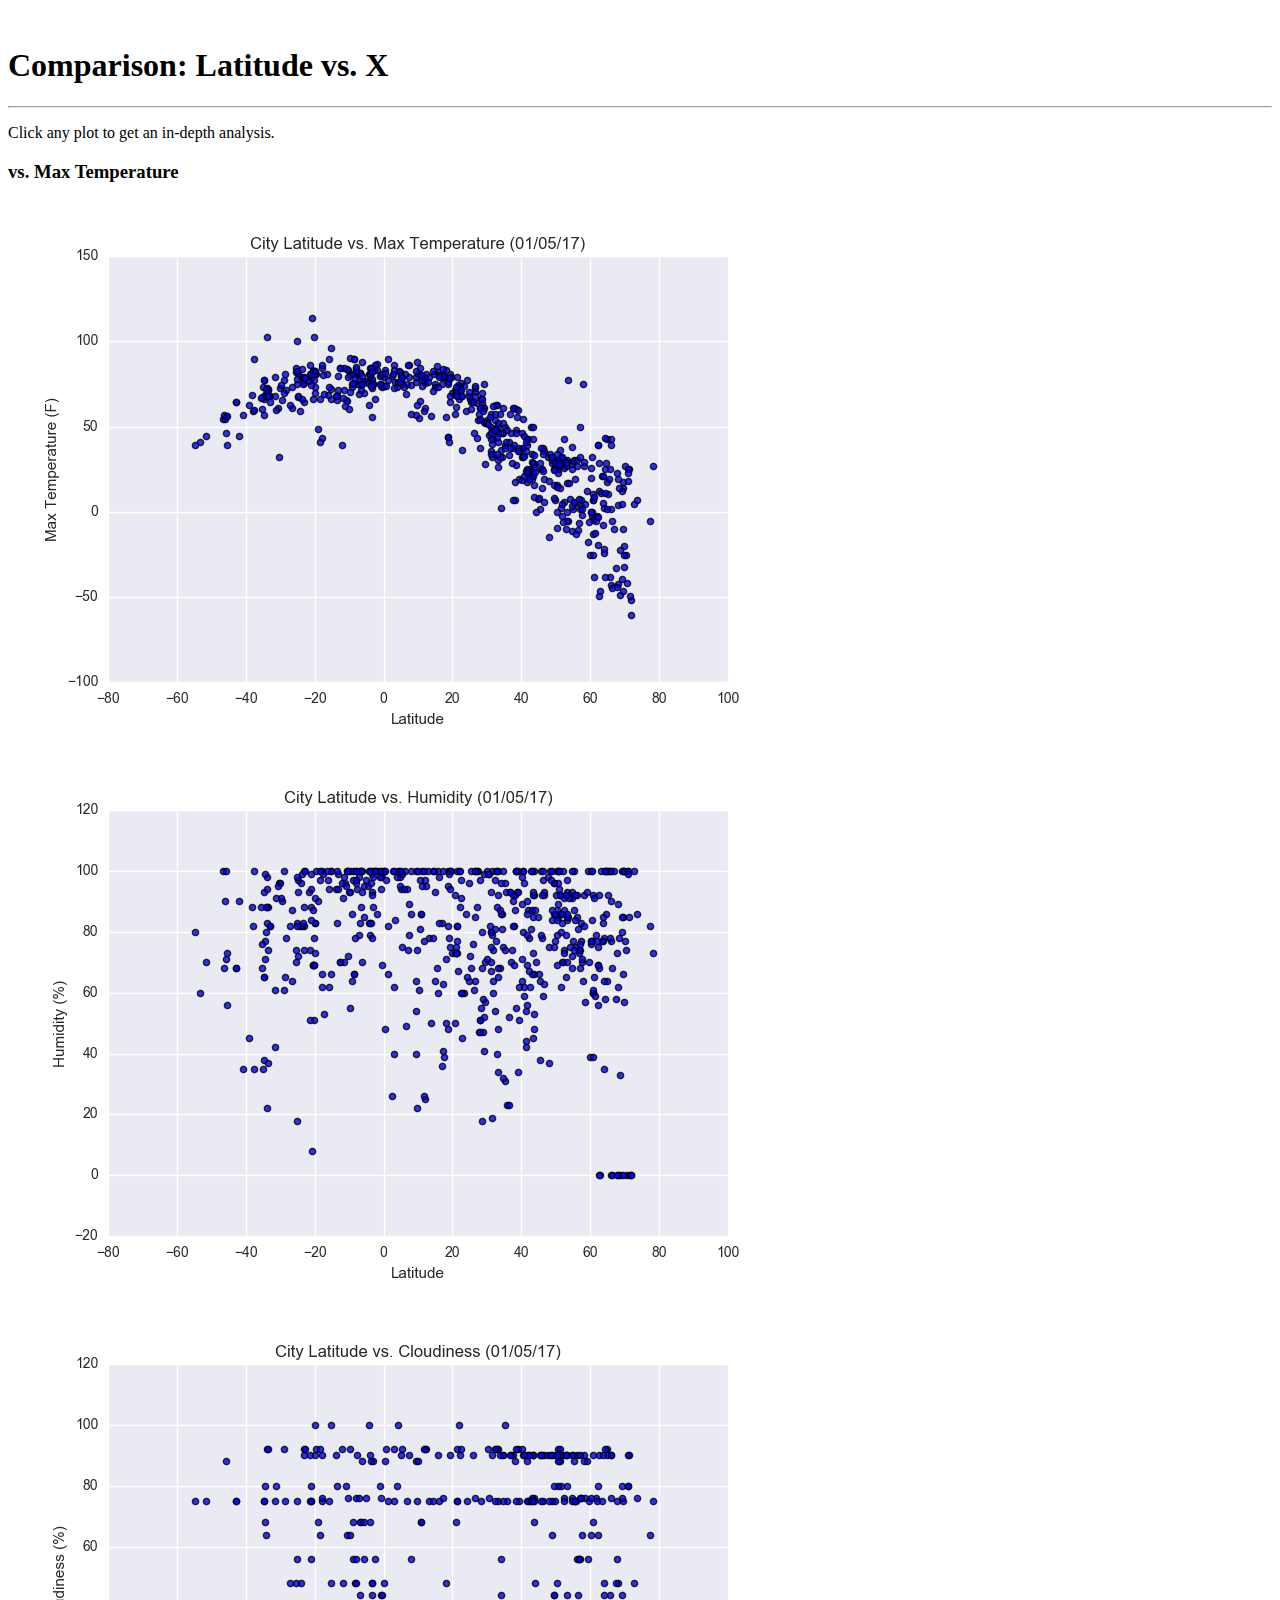
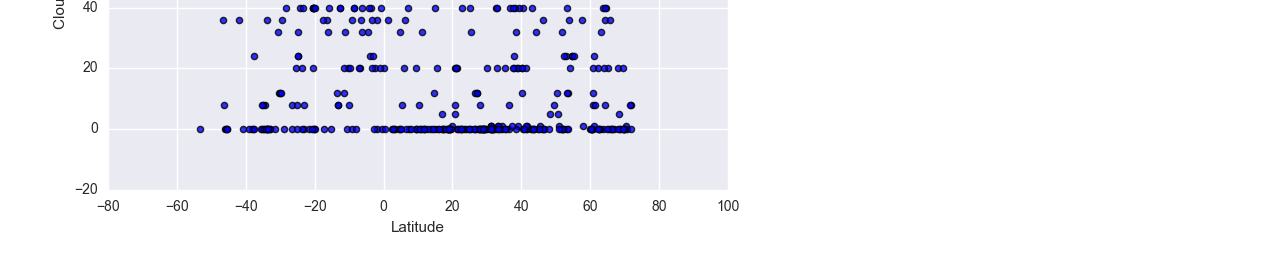
==== WebVisualizations/comparison.html @ 1d71f76c "updated visualization files and urls" ====
<!--URL: https://mongrella.github.io/web-design-challenge/-->


<!DOCTYPE html>
<html lang="en">


<head>
    <meta charset="UTF-8">
    <title>Web Visualization Homework</title>

</head>



<body>

    <!--Main Body Content-->
    <br>
    <h1>Comparison: Latitude vs. X</h1>
    <hr>
    <p>Click any plot to get an in-depth analysis.</p>
    
    <h3>vs. Max Temperature</h3>
    <a href="#"><img src="visualizations/Fig1.png" alt="scatterplot of City Latitude vs. Max Temp</a>


    <h3>vs. Humidty/h3>
    <a href="#"><img src="visualizations/Fig2.png" alt="scatterplot of City Latitude vs. Humidity</a>


    <h3>vs. Cloudiness/h3>
    <a href="#"><img src="visualizations/Fig3.png" alt="scatterplot of City Latitude vs. Cloudiness</a>



    <h3>vs. Wind Speed</h3>
    <a href="#"><img src="visualizations/Fig4.png" alt="scatterplot of City Latitude vs. Wind Speed</a>


    <!--Comparison Content-->
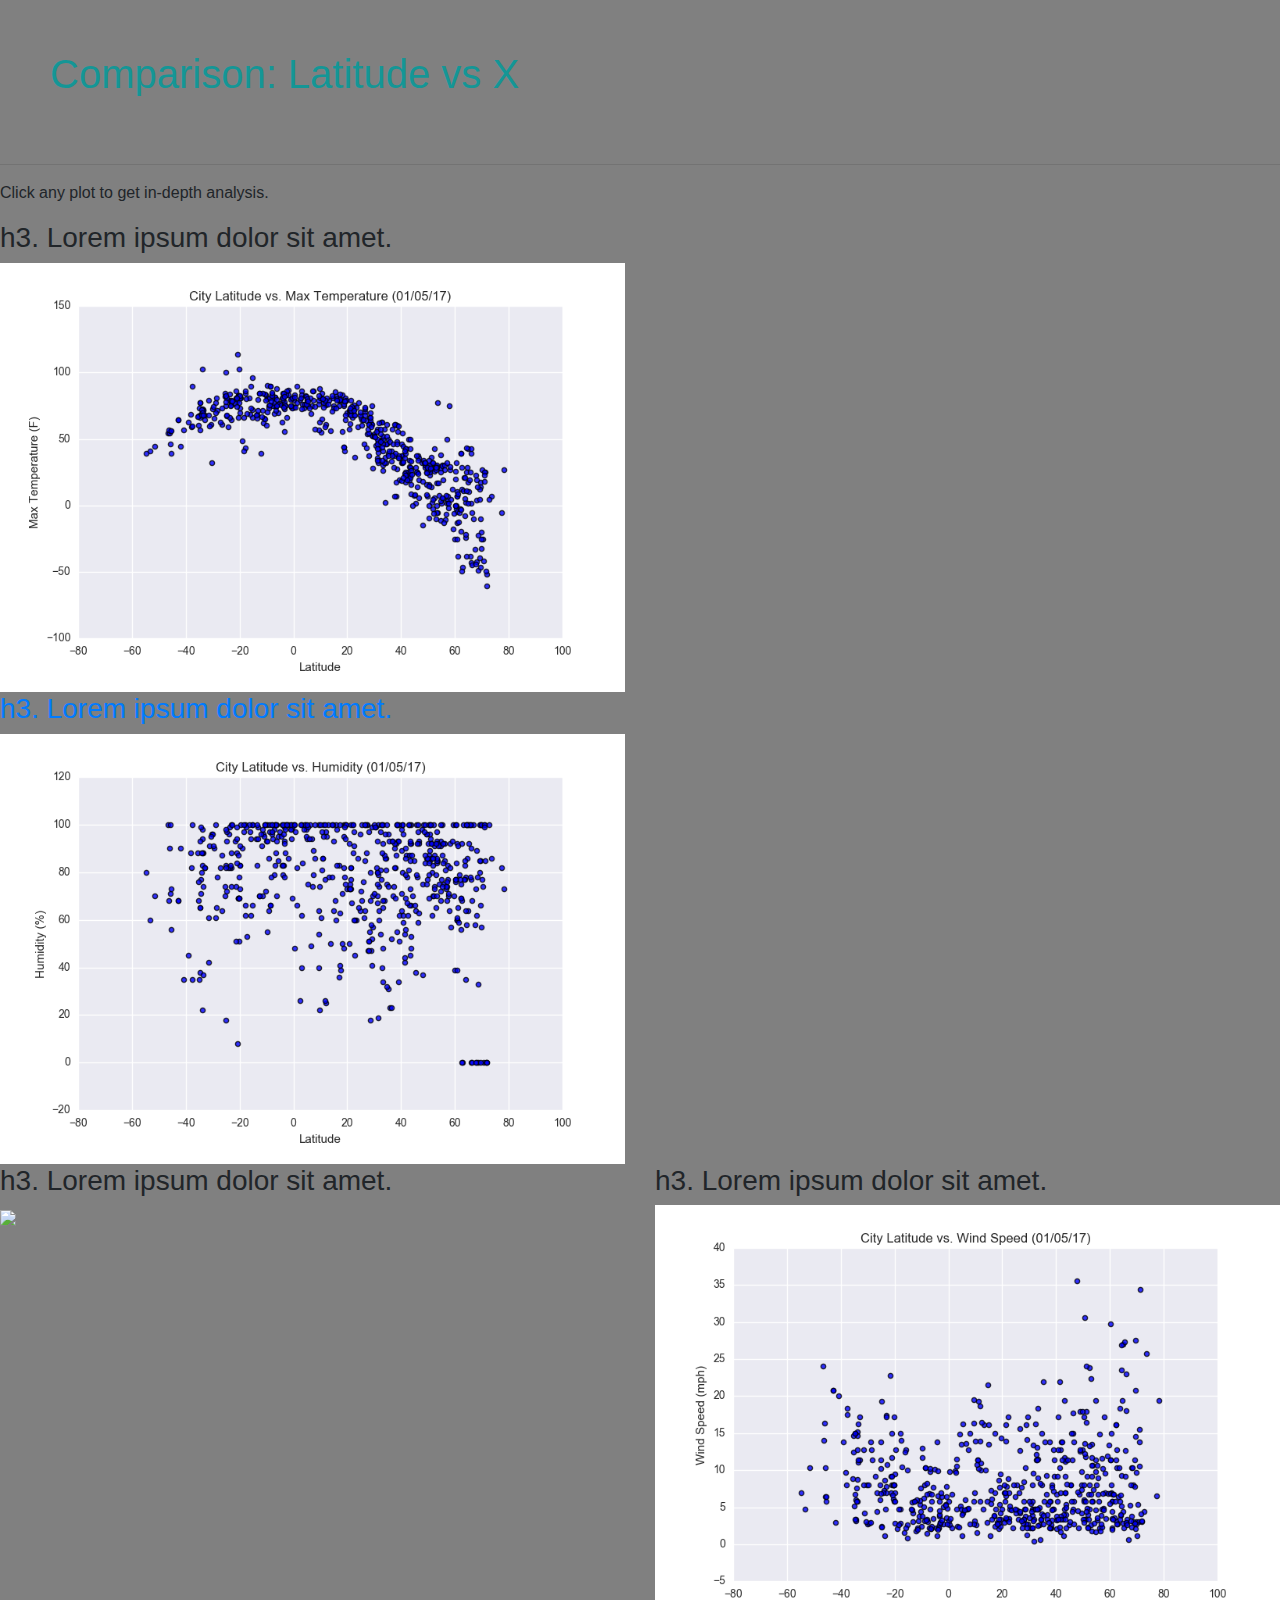
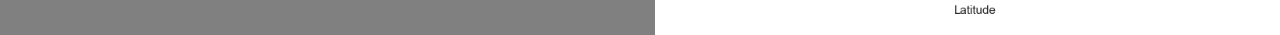
==== commit 79710626: "updated comparison and index pages" ====
--- a/WebVisualizations/comparison.html
+++ b/WebVisualizations/comparison.html
@@ -8,34 +8,53 @@
 <head>
     <meta charset="UTF-8">
     <title>Web Visualization Homework</title>
-
+    <link rel="stylesheet" href="style.css">
+    <link rel="stylesheet" href="https://stackpath.bootstrapcdn.com/bootstrap/4.3.1/css/bootstrap.min.css" integrity="sha384-ggOyR0iXCbMQv3Xipma34MD+dH/1fQ784/j6cY/iJTQUOhcWr7x9JvoRxT2MZw1T" crossorigin="anonymous">
 </head>
-
-
+    
 
 <body>
 
     <!--Main Body Content-->
-    <br>
-    <h1>Comparison: Latitude vs. X</h1>
-    <hr>
-    <p>Click any plot to get an in-depth analysis.</p>
-    
-    <h3>vs. Max Temperature</h3>
-    <a href="#"><img src="visualizations/Fig1.png" alt="scatterplot of City Latitude vs. Max Temp</a>
+    <div class="container-comparison">
+        <h1>Comparison: Latitude vs X</h1>
+        <hr>
+        <p>Click any plot to get in-depth analysis.</p>
+
+        <div class="row">
+            <div class="col-md-12">
+                <div class="row">
+                    <div class="col-md-6">
+                        <h3>
+                            h3. Lorem ipsum dolor sit amet.
+                        </h3><a href="VisFig1.html"><img width="100%" src="visualizations/Fig1.png" alt="scatterplot of City Latitude vs. Max Temp></a>
+                    </div>
+                    <div class="col-md-6">
+                        <h3>
+                            h3. Lorem ipsum dolor sit amet.
+                        </h3><a href="VisFig2.html"><img width="100%" src="visualizations/Fig2.png" alt="scatterplot of City Latitude vs. Humidity"></a>
+                    </div>
+                </div>
+                <div class="row">
+                    <div class="col-md-6">
+                        <h3>
+                            h3. Lorem ipsum dolor sit amet.
+                        </h3><a href="VisFig3.html"><img width="100%" src="visualizations/Fig3 alt="scatterplot of City Latitude vs. Cloudiness></a>
+                    </div>
+                    <div class="col-md-6">
+                        <h3>
+                            h3. Lorem ipsum dolor sit amet.
+                        </h3><a href="VisFig4.html"><img width="100%" src="visualizations/Fig4.png" alt="scatterplot of City Latitude vs. Wind Speed></a>  
+                    </div>
+                </div>
+            </div>
+        </div>
+    </div>
 
 
-    <h3>vs. Humidty/h3>
-    <a href="#"><img src="visualizations/Fig2.png" alt="scatterplot of City Latitude vs. Humidity</a>
+    <script src="js/jquery.min.js"></script>
+    <script src="js/bootstrap.min.js"></script>
+    <script src="js/scripts.js"></script>
 
-
-    <h3>vs. Cloudiness/h3>
-    <a href="#"><img src="visualizations/Fig3.png" alt="scatterplot of City Latitude vs. Cloudiness</a>
-
-
-
-    <h3>vs. Wind Speed</h3>
-    <a href="#"><img src="visualizations/Fig4.png" alt="scatterplot of City Latitude vs. Wind Speed</a>
-
-
-    <!--Comparison Content-->+    </body>
+</html>--- a/WebVisualizations/style.css
+++ b/WebVisualizations/style.css
@@ -0,0 +1,43 @@
+
+  /*Body background*/
+body {
+    background-color: grey !important;
+}
+
+
+.navbar {
+    max-height: 50px;
+    background-color: white
+    font-size: 25px;
+}
+
+.navigation .navbar-brand {
+    margin-left: 0px;
+    padding: inherit;
+    font-weight: bold;
+    color: white !important;
+    background-color: rgb(20, 150, 150) !important;
+    border-radius: 3px;
+  }
+
+  /* Header stylings */
+  h1 {
+    padding: 50px;
+    margin: 0;
+    color:rgb(20, 150, 150);
+    font-weight: bold;
+  }
+
+  h2 {
+    margin: 0;
+    color:rgb(20, 150, 150);
+    font-weight: bold;
+  }
+
+  /*content styling*/
+  .container {
+      padding-top: 50px;
+      padding-bottom: 75px;
+      overflow: hidden;
+      background-color: white;
+  }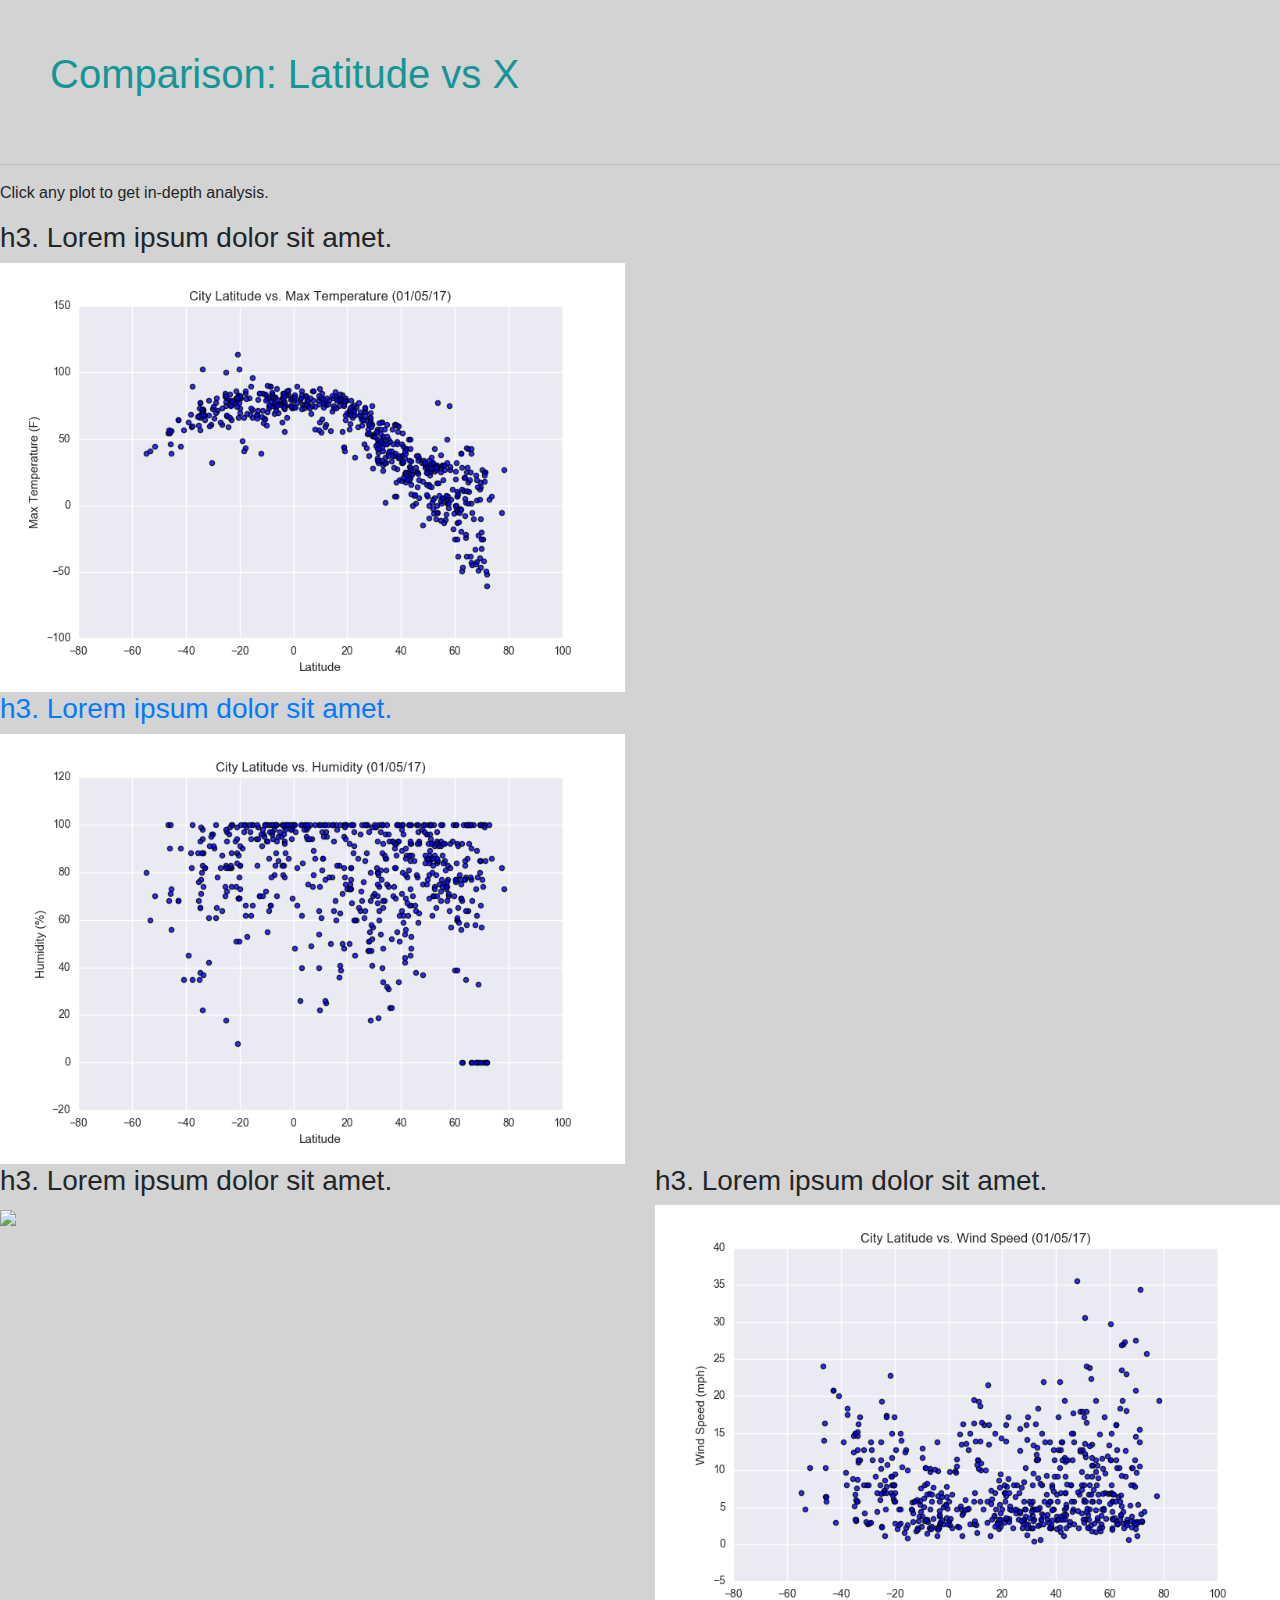
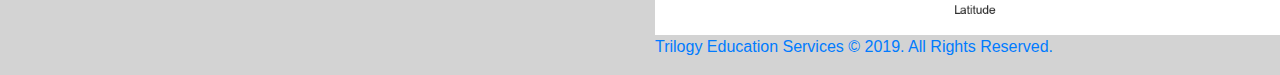
==== commit d4c65bdc: "updated files" ====
--- a/WebVisualizations/comparison.html
+++ b/WebVisualizations/comparison.html
@@ -52,9 +52,16 @@
     </div>
 
 
-    <script src="js/jquery.min.js"></script>
-    <script src="js/bootstrap.min.js"></script>
-    <script src="js/scripts.js"></script>
+    <!--Footer Content-->
+
+    <div class="footer">
+        <p>Trilogy Education Services <span>&#169;</span> 2019. All Rights Reserved.</p>
+    </div>
+    
+    
+    <script src="https://code.jquery.com/jquery-3.3.1.slim.min.js" integrity="sha384-q8i/X+965DzO0rT7abK41JStQIAqVgRVzpbzo5smXKp4YfRvH+8abtTE1Pi6jizo" crossorigin="anonymous"></script>
+    <script src="https://cdnjs.cloudflare.com/ajax/libs/popper.js/1.14.7/umd/popper.min.js" integrity="sha384-UO2eT0CpHqdSJQ6hJty5KVphtPhzWj9WO1clHTMGa3JDZwrnQq4sF86dIHNDz0W1" crossorigin="anonymous"></script>
+    <script src="https://stackpath.bootstrapcdn.com/bootstrap/4.3.1/js/bootstrap.min.js" integrity="sha384-JjSmVgyd0p3pXB1rRibZUAYoIIy6OrQ6VrjIEaFf/nJGzIxFDsf4x0xIM+B07jRM" crossorigin="anonymous"></script>
 
     </body>
 </html>--- a/WebVisualizations/style.css
+++ b/WebVisualizations/style.css
@@ -1,7 +1,7 @@
 
   /*Body background*/
 body {
-    background-color: grey !important;
+    background-color: lightgrey !important;
 }
 
 
@@ -20,6 +20,10 @@
     border-radius: 3px;
   }
 
+  a:hover {
+    background-color: lightgrey;
+  }
+
   /* Header stylings */
   h1 {
     padding: 50px;
@@ -36,8 +40,28 @@
 
   /*content styling*/
   .container {
-      padding-top: 50px;
-      padding-bottom: 75px;
-      overflow: hidden;
-      background-color: white;
-  }+    margin-top: 50px;  
+    padding-top: 40px;
+    padding-bottom: 50px;
+    overflow: hidden;
+    background-color: white;
+  }
+
+  .sidebar {
+    margin-top: 50px;
+    margin-bottom: 60px;
+    padding: 10px 30px 10px;
+    color: #ffffff;
+    background-color: rgb(255, 255, 255);
+  }
+
+/*Footer styling*/
+.footer{
+  position: fixed;
+  margin-top: 100px;
+  left: 0;
+  bottom: 0;
+  width: 100%;
+  color: white;
+  text-align: center;
+}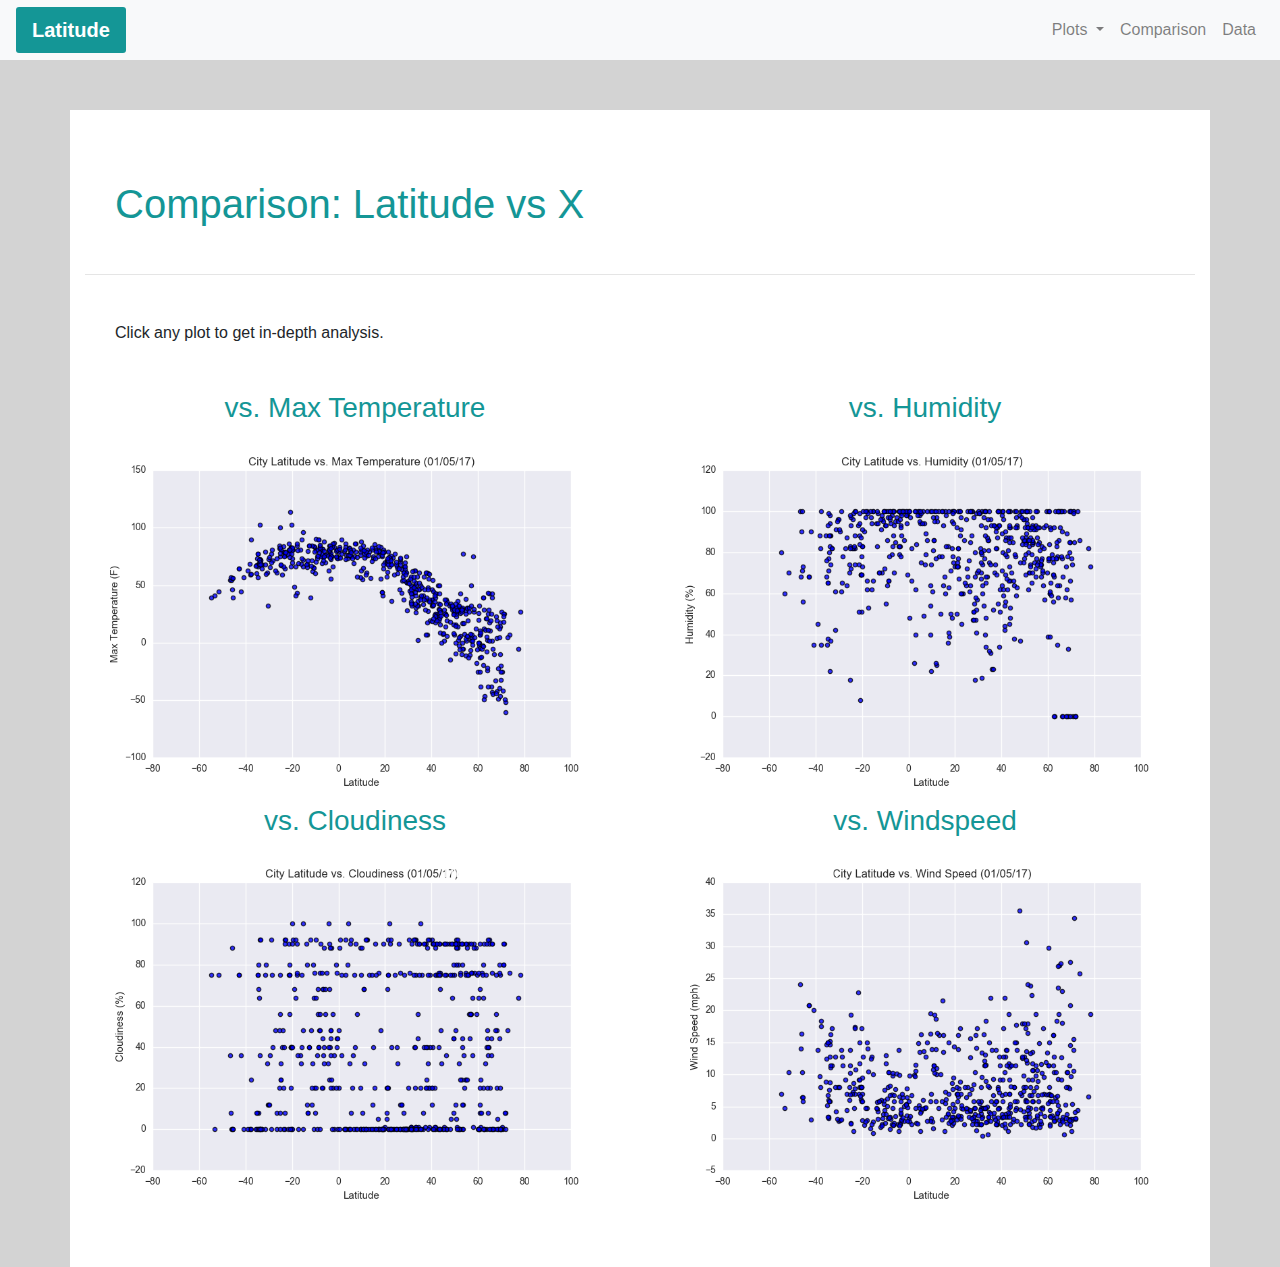
==== commit 872084be: "updates to table and styling" ====
--- a/WebVisualizations/comparison.html
+++ b/WebVisualizations/comparison.html
@@ -1,5 +1,4 @@
 <!--URL: https://mongrella.github.io/web-design-challenge/-->
-
 
 <!DOCTYPE html>
 <html lang="en">
@@ -11,57 +10,100 @@
     <link rel="stylesheet" href="style.css">
     <link rel="stylesheet" href="https://stackpath.bootstrapcdn.com/bootstrap/4.3.1/css/bootstrap.min.css" integrity="sha384-ggOyR0iXCbMQv3Xipma34MD+dH/1fQ784/j6cY/iJTQUOhcWr7x9JvoRxT2MZw1T" crossorigin="anonymous">
 </head>
-    
 
 <body>
 
-    <!--Main Body Content-->
-    <div class="container-comparison">
-        <h1>Comparison: Latitude vs X</h1>
-        <hr>
-        <p>Click any plot to get in-depth analysis.</p>
-
-        <div class="row">
-            <div class="col-md-12">
-                <div class="row">
-                    <div class="col-md-6">
-                        <h3>
-                            h3. Lorem ipsum dolor sit amet.
-                        </h3><a href="VisFig1.html"><img width="100%" src="visualizations/Fig1.png" alt="scatterplot of City Latitude vs. Max Temp></a>
-                    </div>
-                    <div class="col-md-6">
-                        <h3>
-                            h3. Lorem ipsum dolor sit amet.
-                        </h3><a href="VisFig2.html"><img width="100%" src="visualizations/Fig2.png" alt="scatterplot of City Latitude vs. Humidity"></a>
-                    </div>
-                </div>
-                <div class="row">
-                    <div class="col-md-6">
-                        <h3>
-                            h3. Lorem ipsum dolor sit amet.
-                        </h3><a href="VisFig3.html"><img width="100%" src="visualizations/Fig3 alt="scatterplot of City Latitude vs. Cloudiness></a>
-                    </div>
-                    <div class="col-md-6">
-                        <h3>
-                            h3. Lorem ipsum dolor sit amet.
-                        </h3><a href="VisFig4.html"><img width="100%" src="visualizations/Fig4.png" alt="scatterplot of City Latitude vs. Wind Speed></a>  
-                    </div>
-                </div>
+    <!--Nav Bar-->
+    <div class="navigation">
+        <nav class="navbar navbar-expand-lg navbar-light bg-light">
+            <a class="navbar-brand" style="background-color: white;" href="index.html">Latitude</a>
+            <button class="navbar-toggler" type="button" data-toggle="collapse" data-target="#navbarNavDropdown" aria-controls="navbarNavDropdown" aria-expanded="false" aria-label="Toggle navigation">
+                <span class="navbar-toggler-icon"></span>
+            </button>
+            <div class="collapse navbar-collapse" id="navbarNavDropdown">
+                <ul class="navbar-nav ml-auto">
+                    <li class="nav-item dropdown">
+                        <a class="nav-link dropdown-toggle" href="#" id="navbarDropdownMenuLink" role="button" data-toggle="dropdown" aria-haspopup="true" aria-expanded="false">
+                            Plots
+                        </a>
+                        <div class="dropdown-menu" aria-labelledby="navbarDropdownMenuLink">
+                            <a class="dropdown-item" href="visualizations/Fig1.png">Max Temperature</a>
+                            <a class="dropdown-item" href="visualizations/Fig2.png">Humidity</a>
+                            <a class="dropdown-item" href="visualizations/Fig3.png">Cloudiness</a>
+                            <a class="dropdown-item" href="visualizations/Fig4.png">Wind Speed</a>
+                        </div>
+                    </li>
+                    <li class="nav-item">
+                        <a class="nav-link" href="comparison.html">Comparison</a>
+                    </li>
+                    <li class="nav-item">
+                        <a class="nav-link" href="table.html">Data</a>
+                    </li>
+                </ul>
             </div>
-        </div>
+        </nav>
     </div>
 
+<!--Help with Container layout from layoutit.com-->
 
-    <!--Footer Content-->
+<div class="container">
+	<div class="row">
+		<div class="col-md-12">
+			<div class="row">
+				<div class="col-md-12">
+					<h1>
+						Comparison: Latitude vs X
+                    </h1>
+                    <hr>
+				</div>
+			</div>
+			<div class="row">
+				<div class="col-md-12">
+					<p class="compare-p">
+						Click any plot to get in-depth analysis.
+					</p>
+				</div>
+			</div>
+			<div class="row">
+				<div class="col-md-6">
+					<h3>
+						vs. Max Temperature
+					</h3><a href="VisFig1.html"><img width="100%" src="visualizations/Fig1.png" alt="scatterplot of City Latitude vs. Max Temp"></a>
+				</div>
+				<div class="col-md-6">
+					<h3>
+						vs. Humidity
+					</h3><a href="VisFig2.html"><img width="100%" src="visualizations/Fig2.png" alt="scatterplot of City Latitude vs. Humidity"></a>
+				</div>
+			</div>
+			<div class="row">
+				<div class="col-md-6">
+					<h3>
+						vs. Cloudiness
+					</h3><a href="VisFig3.html"><img width="100%" src="visualizations/Fig3.png" alt="scatterplot of City Latitude vs. Cloudiness"></a>
+				</div>
+				<div class="col-md-6">
+					<h3>
+						vs. Windspeed
+					</h3><a href="VisFig4.html"><img width="100%" src="visualizations/Fig4.png" alt="scatterplot of City Latitude vs. Wind Speed"></a> 
+				</div>
+			</div>
+		</div>
+	</div>
+</div>
 
-    <div class="footer">
-        <p>Trilogy Education Services <span>&#169;</span> 2019. All Rights Reserved.</p>
-    </div>
-    
-    
+<!--Footer Content-->
+
+<div class="footer">
+    <p>Trilogy Education Services <span>&#169;</span> 2019. All Rights Reserved.</p>
+</div>
+
+
+
     <script src="https://code.jquery.com/jquery-3.3.1.slim.min.js" integrity="sha384-q8i/X+965DzO0rT7abK41JStQIAqVgRVzpbzo5smXKp4YfRvH+8abtTE1Pi6jizo" crossorigin="anonymous"></script>
     <script src="https://cdnjs.cloudflare.com/ajax/libs/popper.js/1.14.7/umd/popper.min.js" integrity="sha384-UO2eT0CpHqdSJQ6hJty5KVphtPhzWj9WO1clHTMGa3JDZwrnQq4sF86dIHNDz0W1" crossorigin="anonymous"></script>
     <script src="https://stackpath.bootstrapcdn.com/bootstrap/4.3.1/js/bootstrap.min.js" integrity="sha384-JjSmVgyd0p3pXB1rRibZUAYoIIy6OrQ6VrjIEaFf/nJGzIxFDsf4x0xIM+B07jRM" crossorigin="anonymous"></script>
 
-    </body>
+</body>
+
 </html>--- a/WebVisualizations/style.css
+++ b/WebVisualizations/style.css
@@ -6,7 +6,7 @@
 
 
 .navbar {
-    max-height: 50px;
+    max-height: 60px;
     background-color: white
     font-size: 25px;
 }
@@ -26,7 +26,7 @@
 
   /* Header stylings */
   h1 {
-    padding: 50px;
+    padding: 30px;
     margin: 0;
     color:rgb(20, 150, 150);
     font-weight: bold;
@@ -38,7 +38,18 @@
     font-weight: bold;
   }
 
-  /*content styling*/
+  h3 {
+    margin: 0;
+    color:rgb(20, 150, 150);
+    font-weight: bold;
+    text-align: center;
+  }
+
+  .compare-p {
+    padding: 30px;
+  }
+
+  /*content styling*/ 
   .container {
     margin-top: 50px;  
     padding-top: 40px;
@@ -51,9 +62,11 @@
     margin-top: 50px;
     margin-bottom: 60px;
     padding: 10px 30px 10px;
-    color: #ffffff;
+    color: white;
     background-color: rgb(255, 255, 255);
   }
+
+  
 
 /*Footer styling*/
 .footer{
@@ -64,4 +77,34 @@
   width: 100%;
   color: white;
   text-align: center;
-}+}
+
+/*graph styling*/
+.img-graph {
+  padding: 10px;
+}
+
+/* Outside help from: https://stackoverflow.com/questions/9612758/add-a-css-border-on-hover-without-moving-the-element*/
+.img-border{
+  border: 3px solid rgb(20, 150, 150);
+}
+
+/*Table Styling*/
+
+/* screen adjustments*/
+@media(max-width:767px){
+  .navbar.bg-light{
+      background-color: rgb(81, 175, 160)!important;    
+  }
+
+  .navbar-collapse{
+      background-color:white;
+  }
+  .navbar{
+      padding:inherit;
+  }
+
+  .dropdown-menu, navbarDropdownMenuLink{
+    display: inline-block;
+  }
+}
